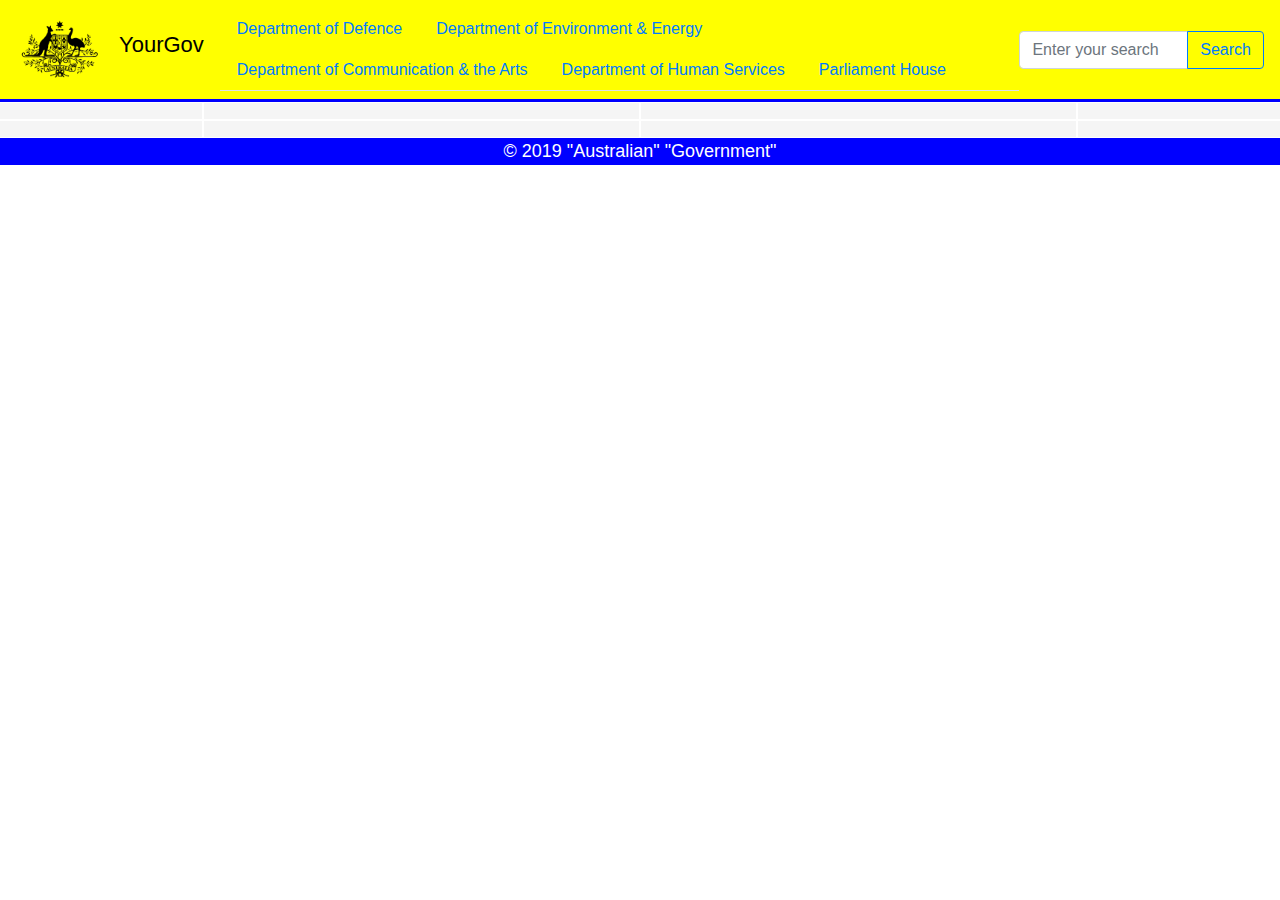
==== index.html @ 600d3d68 "added footer and fixed layout" ====
<!DOCTYPE html>
<html lang="en">
<head>
    <meta charset="UTF-8">
    <title>Title</title>
    <link rel="stylesheet" href="css/bootstrap.css">
    <link rel="stylesheet" href="css/yourgov.css">
    <script src="js/bootstrap.js"></script>

    <script src="https://code.jquery.com/jquery-3.2.1.slim.min.js" integrity="sha384-KJ3o2DKtIkvYIK3UENzmM7KCkRr/rE9/Qpg6aAZGJwFDMVNA/GpGFF93hXpG5KkN" crossorigin="anonymous"></script>
    <script src="https://cdnjs.cloudflare.com/ajax/libs/popper.js/1.12.9/umd/popper.min.js" integrity="sha384-ApNbgh9B+Y1QKtv3Rn7W3mgPxhU9K/ScQsAP7hUibX39j7fakFPskvXusvfa0b4Q" crossorigin="anonymous"></script>
    <script src="https://maxcdn.bootstrapcdn.com/bootstrap/4.0.0/js/bootstrap.min.js" integrity="sha384-JZR6Spejh4U02d8jOt6vLEHfe/JQGiRRSQQxSfFWpi1MquVdAyjUar5+76PVCmYl" crossorigin="anonymous"></script>
</head>
<body>
<nav class="navbar navbar-expand-sm navbar-light bg-faded navbar navbar-expand-sm navbar-dark navigation" style="background: yellow;">
    <button class="navbar-toggler" type="button" data-toggle="collapse" data-target="#nav-content" aria-controls="nav-content" aria-expanded="false" aria-label="Toggle navigation">
        <span class="navbar-toggler-icon"></span>
    </button>

    <!-- Brand -->
    <a class="navbar-brand" href="index.html"><img src="Images/logo.png"height="60" width="87"/></a>
    <a class="navbar-brand" href="index.html"><h2 style="color: black; font-size: 22px">YourGov</h2></a>

    <!-- Links -->
    <div class="collapse navbar-collapse" id="nav-content">
        <ul class="nav nav-tabs">
            <li class="nav-item">
                <a class="nav-link" href="Defence.html">Department of Defence</a>
            </li>
            <li class="nav-item">
                <a class="nav-link" href="Environment.html">Department of Environment & Energy</a>
            </li>
            <li class="nav-item">
                <a class="nav-link" href="Communication.html">Department of Communication & the Arts</a>
            </li>
            <li class="nav-item">
                <a class="nav-link" href="Human.html">Department of Human Services</a>
            </li>
            <li class="nav-item">
                <a class="nav-link" href="Parliament.html">Parliament House</a>
            </li>
        </ul>
    </div>

    <div class="input-group mb-3" style="padding-top: 16px; width: 380px">
        <input type="text" class="form-control" placeholder="Enter your search" aria-label="Search term" aria-describedby="basic-addon">
        <div class="input-group-append">
            <button type="button" class="btn btn-outline-primary">Search</button>
        </div>
    </div>
</nav>

<div class="bs-example">
    <!-- Bootstrap Grid -->
    <div class="row">
        <div class="col-md-2"></div>
        <div class="col-md-4"></div>
        <div class="col-md-4"></div>
        <div class="col-md-2"></div>
    </div>
    <div class="row">
        <div class="col-md-2"></div>
        <div class="col-md-4"></div>
        <div class="col-md-4"></div>
        <div class="col-md-2"></div>
    </div>
</div>

<footer style="background-color: blue">
    <p style="font-size: 18px; font-family: Arial; color: white; text-align: center">© 2019 "Australian" "Government"</p>
</footer>
</body>
</html>
---- css/yourgov.css ----
.navigation {
    border-bottom: 3px solid blue;
}

.navigation2 {
    border-bottom: 3px solid yellow;
}

.bs-example  div[class^="col"] {
    border: 1px solid white;
    background: #f5f5f5;
    text-align: center;
    padding-top: 8px;
    padding-bottom: 8px;
}

.search-bar {
    width
}
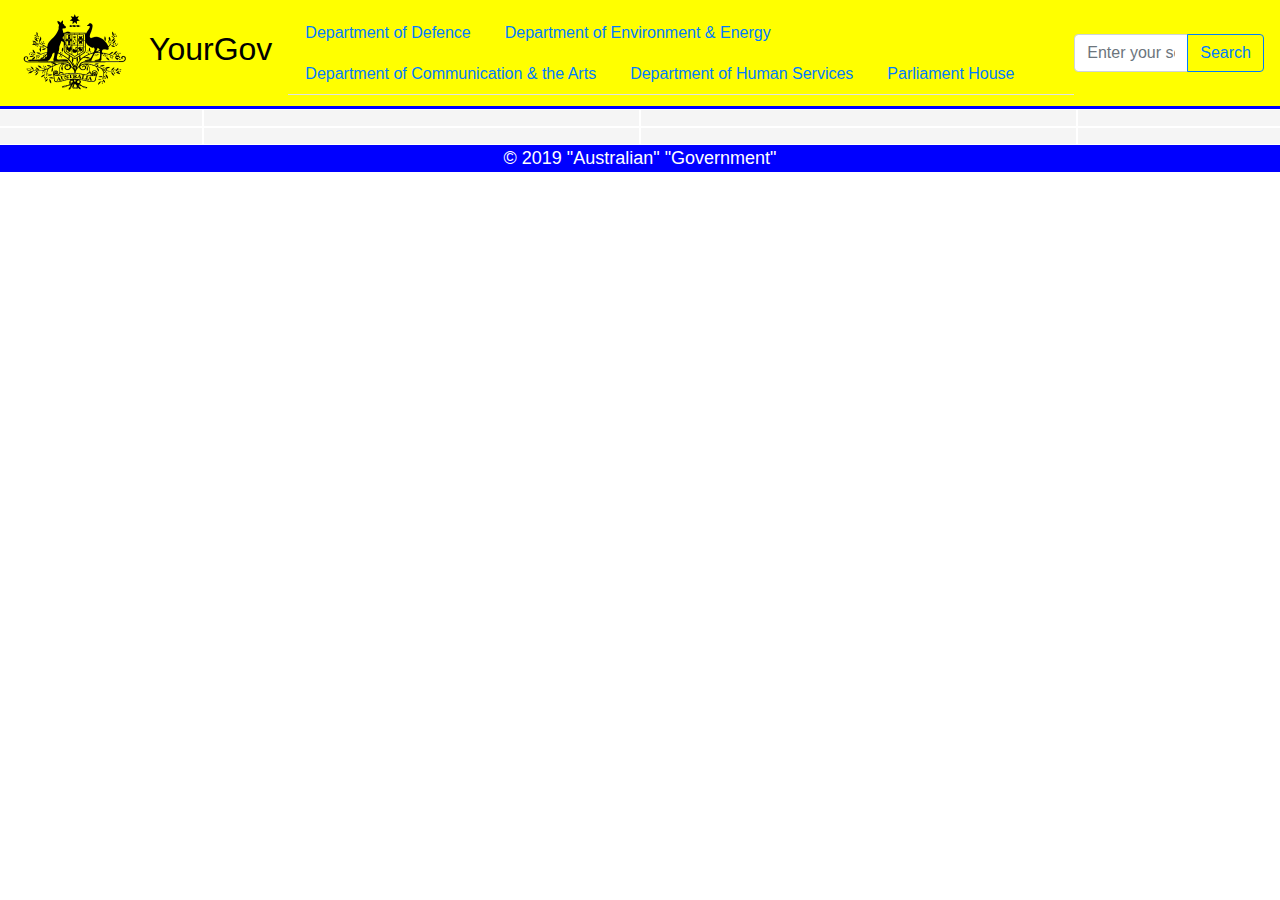
==== commit 15cae1bb: "init" ====
--- a/index.html
+++ b/index.html
@@ -7,9 +7,9 @@
     <link rel="stylesheet" href="css/yourgov.css">
     <script src="js/bootstrap.js"></script>
 
-    <script src="https://code.jquery.com/jquery-3.2.1.slim.min.js" integrity="sha384-KJ3o2DKtIkvYIK3UENzmM7KCkRr/rE9/Qpg6aAZGJwFDMVNA/GpGFF93hXpG5KkN" crossorigin="anonymous"></script>
-    <script src="https://cdnjs.cloudflare.com/ajax/libs/popper.js/1.12.9/umd/popper.min.js" integrity="sha384-ApNbgh9B+Y1QKtv3Rn7W3mgPxhU9K/ScQsAP7hUibX39j7fakFPskvXusvfa0b4Q" crossorigin="anonymous"></script>
-    <script src="https://maxcdn.bootstrapcdn.com/bootstrap/4.0.0/js/bootstrap.min.js" integrity="sha384-JZR6Spejh4U02d8jOt6vLEHfe/JQGiRRSQQxSfFWpi1MquVdAyjUar5+76PVCmYl" crossorigin="anonymous"></script>
+    <script src="https://code.jquery.com/jquery-3.3.1.slim.min.js" integrity="sha384-q8i/X+965DzO0rT7abK41JStQIAqVgRVzpbzo5smXKp4YfRvH+8abtTE1Pi6jizo" crossorigin="anonymous"></script>
+    <script src="https://cdnjs.cloudflare.com/ajax/libs/popper.js/1.14.3/umd/popper.min.js" integrity="sha384-ZMP7rVo3mIykV+2+9J3UJ46jBk0WLaUAdn689aCwoqbBJiSnjAK/l8WvCWPIPm49" crossorigin="anonymous"></script>
+    <script src="https://stackpath.bootstrapcdn.com/bootstrap/4.1.3/js/bootstrap.min.js" integrity="sha384-ChfqqxuZUCnJSK3+MXmPNIyE6ZbWh2IMqE241rYiqJxyMiZ6OW/JmZQ5stwEULTy" crossorigin="anonymous"></script>
 </head>
 <body>
 <nav class="navbar navbar-expand-sm navbar-light bg-faded navbar navbar-expand-sm navbar-dark navigation" style="background: yellow;">
@@ -18,8 +18,8 @@
     </button>
 
     <!-- Brand -->
-    <a class="navbar-brand" href="index.html"><img src="Images/logo.png"height="60" width="87"/></a>
-    <a class="navbar-brand" href="index.html"><h2 style="color: black; font-size: 22px">YourGov</h2></a>
+    <a class="navbar-brand" href="index.html"><img src="Images/logo.png"height="80" width="117"/></a>
+    <a class="navbar-brand" href="index.html"><h2 style="color: black;">YourGov</h2></a>
 
     <!-- Links -->
     <div class="collapse navbar-collapse" id="nav-content">
@@ -42,7 +42,7 @@
         </ul>
     </div>
 
-    <div class="input-group mb-3" style="padding-top: 16px; width: 380px">
+    <div class="input-group mb-3" style="padding-top: 16px; width: 300px">
         <input type="text" class="form-control" placeholder="Enter your search" aria-label="Search term" aria-describedby="basic-addon">
         <div class="input-group-append">
             <button type="button" class="btn btn-outline-primary">Search</button>
--- a/css/yourgov.css
+++ b/css/yourgov.css
@@ -14,6 +14,3 @@
     padding-bottom: 8px;
 }
 
-.search-bar {
-    width
-}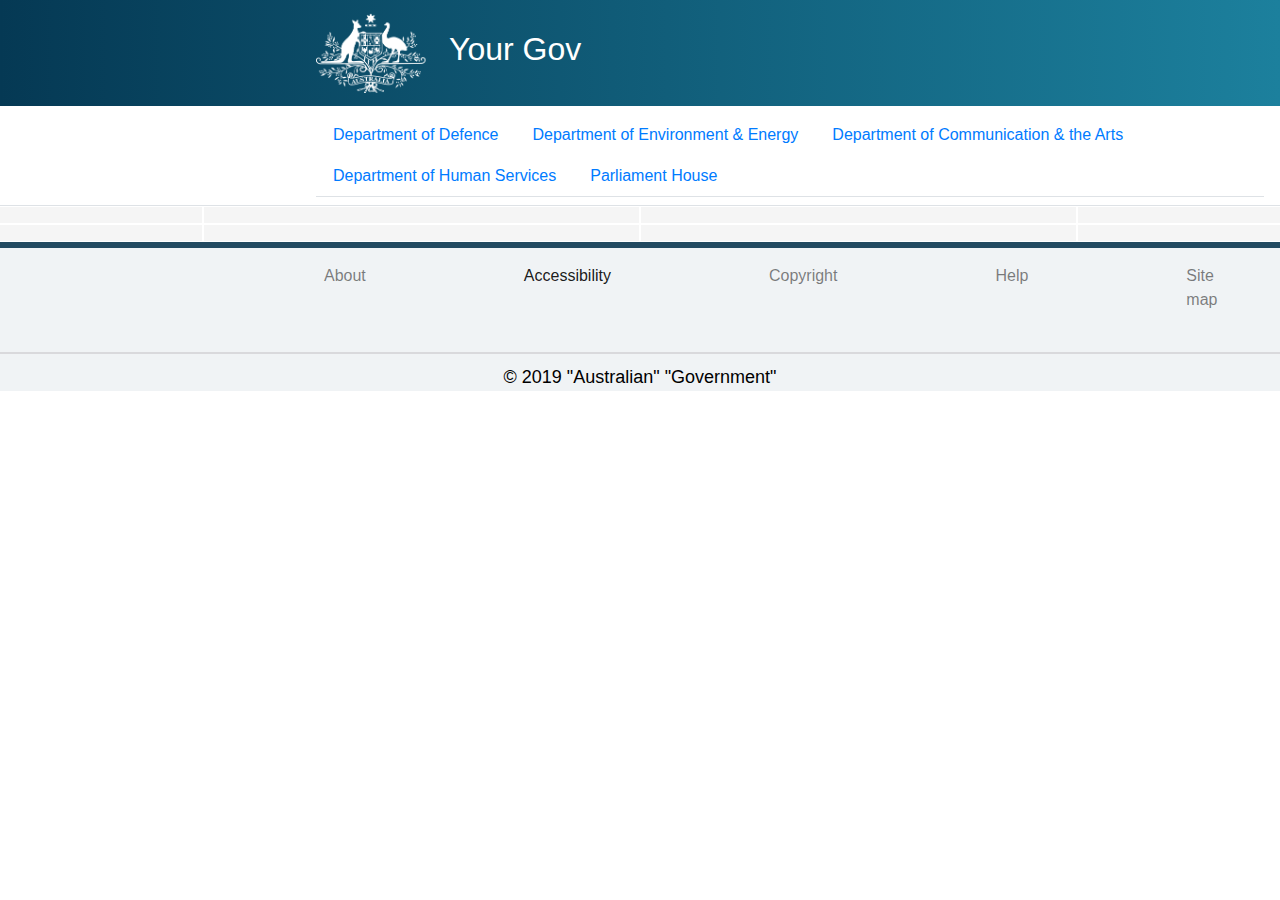
==== commit 3840f560: "oh yeah yeah yeah yeah yeah yeah yeah yeah yeah" ====
--- a/index.html
+++ b/index.html
@@ -12,17 +12,28 @@
     <script src="https://stackpath.bootstrapcdn.com/bootstrap/4.1.3/js/bootstrap.min.js" integrity="sha384-ChfqqxuZUCnJSK3+MXmPNIyE6ZbWh2IMqE241rYiqJxyMiZ6OW/JmZQ5stwEULTy" crossorigin="anonymous"></script>
 </head>
 <body>
-<nav class="navbar navbar-expand-sm navbar-light bg-faded navbar navbar-expand-sm navbar-dark navigation" style="background: yellow;">
+
+<nav class="navbar navbar-expand-sm navbar-light bg-faded navbar navbar-expand-sm navbar-dark" style="background-image: linear-gradient(to right, #053954, #1c809d)">
+
+    <a class="navbar-brand" href="index.html" style="padding-left: 300px"><img src="Images/logo2.png"height="80" width="117"/></a>
+    <a class="navbar-brand" href="index.html"><h2 style="color: white">Your Gov</h2></a>
+
+    <div style="padding-left: 700px">
+        <div class="input-group mb-3" style="padding-top: 16px; width: 300px">
+            <input type="text" class="form-control" placeholder="Enter your search" aria-label="Search term" aria-describedby="basic-addon">
+            <div class="input-group-append">
+                <button type="button" class="btn btn-outline-warning" style="color: white">Search</button>
+            </div>
+        </div>
+    </div>
+</nav>
+
+<nav class="navbar navbar-expand-sm nav-tabs navbar-light bg-faded navbar navbar-expand-sm navbar-dark navigation2" style="background: white;">
     <button class="navbar-toggler" type="button" data-toggle="collapse" data-target="#nav-content" aria-controls="nav-content" aria-expanded="false" aria-label="Toggle navigation">
         <span class="navbar-toggler-icon"></span>
     </button>
 
-    <!-- Brand -->
-    <a class="navbar-brand" href="index.html"><img src="Images/logo.png"height="80" width="117"/></a>
-    <a class="navbar-brand" href="index.html"><h2 style="color: black;">YourGov</h2></a>
-
-    <!-- Links -->
-    <div class="collapse navbar-collapse" id="nav-content">
+    <div class="collapse navbar-collapse" id="nav-content" style="padding-left: 300px">
         <ul class="nav nav-tabs">
             <li class="nav-item">
                 <a class="nav-link" href="Defence.html">Department of Defence</a>
@@ -40,13 +51,6 @@
                 <a class="nav-link" href="Parliament.html">Parliament House</a>
             </li>
         </ul>
-    </div>
-
-    <div class="input-group mb-3" style="padding-top: 16px; width: 300px">
-        <input type="text" class="form-control" placeholder="Enter your search" aria-label="Search term" aria-describedby="basic-addon">
-        <div class="input-group-append">
-            <button type="button" class="btn btn-outline-primary">Search</button>
-        </div>
     </div>
 </nav>
 
@@ -66,8 +70,38 @@
     </div>
 </div>
 
-<footer style="background-color: blue">
-    <p style="font-size: 18px; font-family: Arial; color: white; text-align: center">© 2019 "Australian" "Government"</p>
-</footer>
+<div style="background-color: #f0f3f5; border-top: 6px solid #224a61">
+    <nav class="navbar navbar-expand-sm navbar-light bg-faded">
+        <button class="navbar-toggler" type="button" data-toggle="collapse" data-target="#nav-content" aria-controls="nav-content" aria-expanded="false" aria-label="Toggle navigation">
+            <span class="navbar-toggler-icon"></span>
+        </button>
+
+        <div class="collapse navbar-collapse" id="nav-content" style="padding-left: 300px">
+            <ul class="navbar-nav">
+                <li class="nav-item">
+                    <a class="nav-link" href="#">About</a>
+                </li>
+                <li class="nav-item active">
+                    <a class="nav-link" href="#" style="padding-left: 150px">Accessibility</a>
+                </li>
+                <li class="nav-item">
+                    <a class="nav-link" href="#" style="padding-left: 150px">Copyright</a>
+                </li>
+                <li class="nav-item">
+                    <a class="nav-link" href="#" style="padding-left: 150px">Help</a>
+                </li>
+                <li class="nav-item">
+                    <a class="nav-link" href="#" style="padding-left: 150px">Site map</a>
+                </li>
+                <li class="nav-item">
+                    <a class="nav-link" href="#" style="padding-left: 150px">Terms of use</a>
+                </li>
+            </ul>
+    </nav>
+
+    <footer style="border-top: 2px solid #d9d9dc">
+        <p style="font-size: 18px; font-family: Arial; color: black; text-align: center; padding-top: 10px">© 2019 "Australian" "Government"</p>
+    </footer>
+</div>
 </body>
 </html>--- a/css/yourgov.css
+++ b/css/yourgov.css
@@ -1,11 +1,3 @@
-.navigation {
-    border-bottom: 3px solid blue;
-}
-
-.navigation2 {
-    border-bottom: 3px solid yellow;
-}
-
 .bs-example  div[class^="col"] {
     border: 1px solid white;
     background: #f5f5f5;
@@ -14,3 +6,12 @@
     padding-bottom: 8px;
 }
 
+.navColour {
+    color: white;
+}
+
+.logoBackground {
+    background-color: red;
+    background-image: linear-gradient(to right, red , yellow);
+}
+
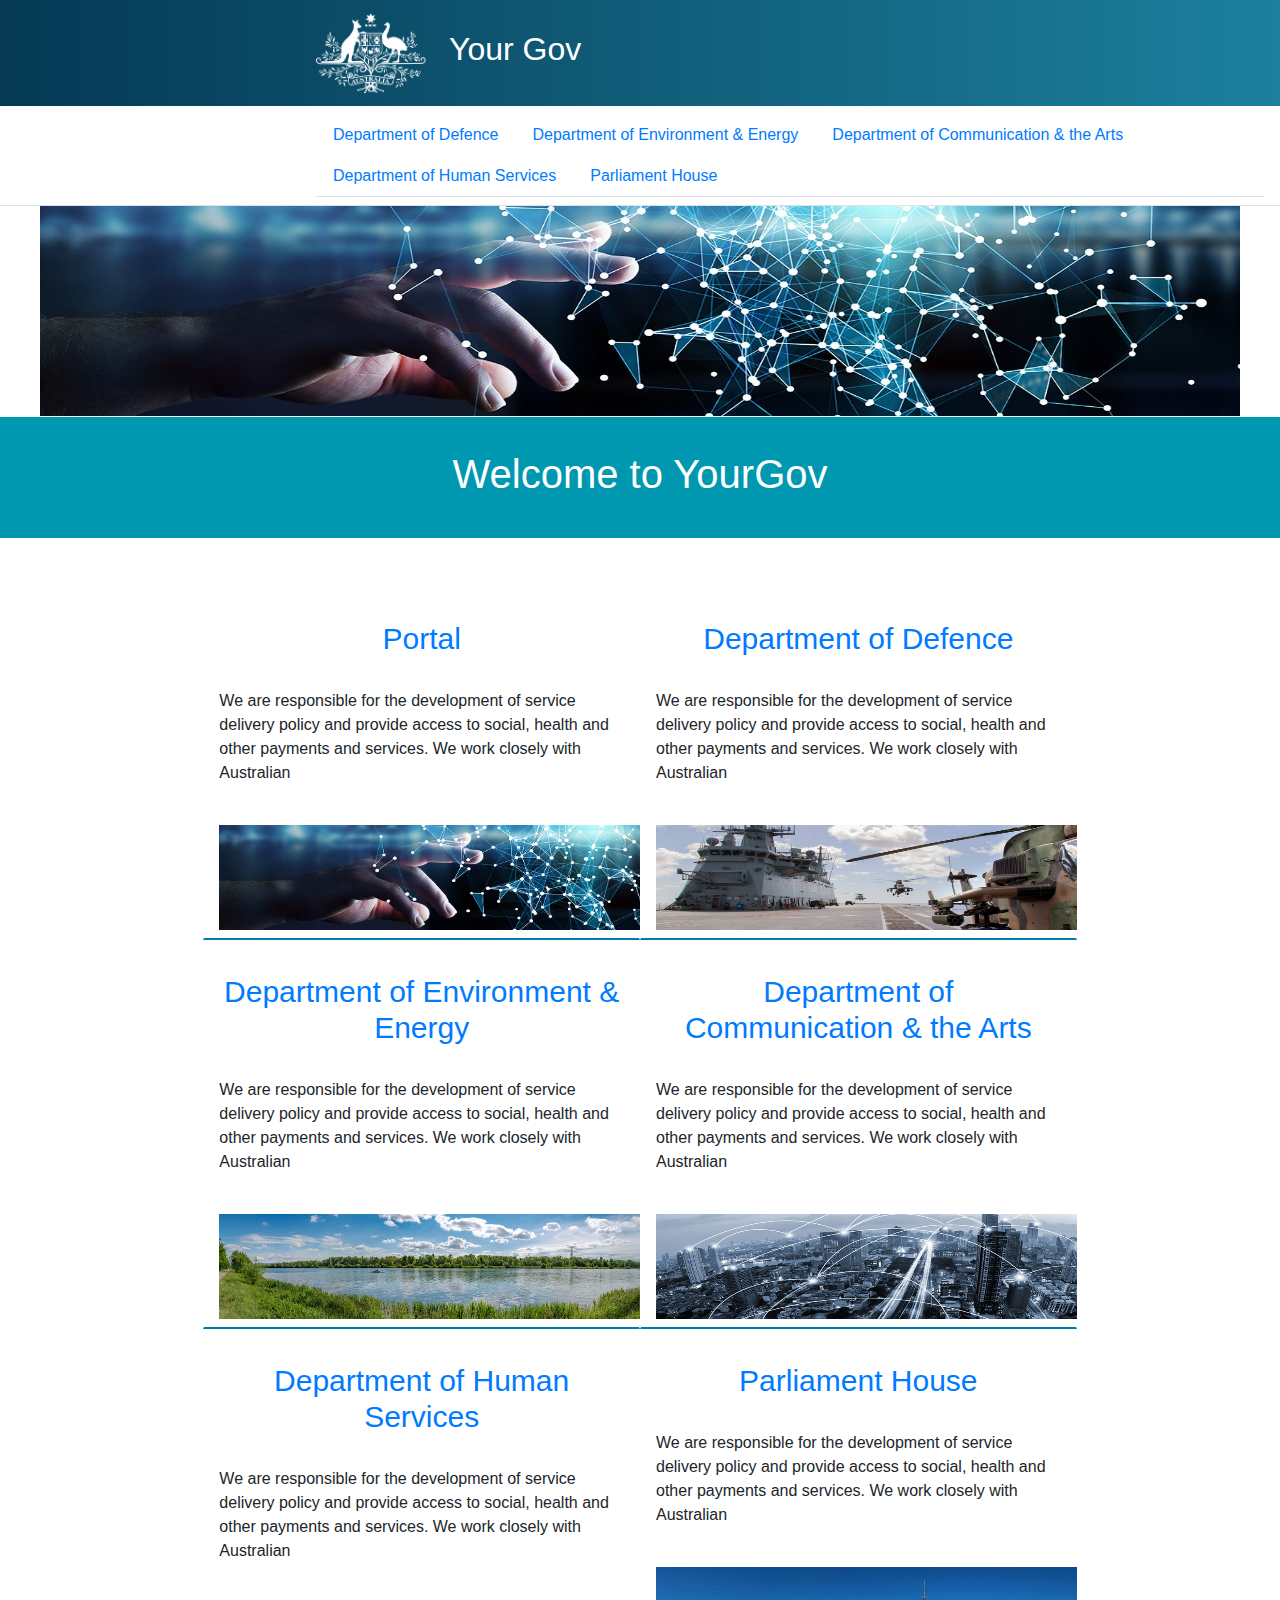
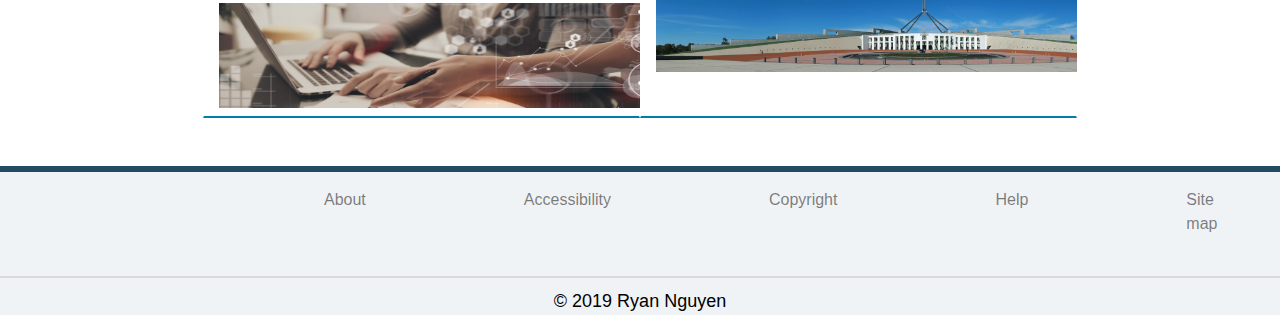
==== commit ae6bd865: "oh yeah yeah yeah yeah yeah yeah yeah yeah yeah yeah yeah" ====
--- a/index.html
+++ b/index.html
@@ -54,20 +54,87 @@
     </div>
 </nav>
 
+<div class="row">
+    <div class="col-md-12" style="background-color: white; text-align: center">
+        <img src="myImage/Portal.jpg" height="210" width="1200"/>
+    </div>
+</div>
+
 <div class="bs-example">
-    <!-- Bootstrap Grid -->
     <div class="row">
-        <div class="col-md-2"></div>
-        <div class="col-md-4"></div>
-        <div class="col-md-4"></div>
-        <div class="col-md-2"></div>
+        <div class="col-md-12" style="background-color: #0098b0">
+            <h1 style="text-align: center; padding-top: 25px; color: white;">Welcome to YourGov</h1><br>
+        </div>
+    </div><br><br>
+
+    <div class="row">
+        <div class="col-md-2" style="background-color: white"></div>
+        <div class="col-4" style="background-color: white; border-bottom: 2px solid #007dab">
+            <h1 style="text-align: center; font-size: 30px; padding-top: 25px; color: #007dab">
+                <a href="index.html">Portal</a></h1><br>
+            <p style="text-align: left">
+                We are responsible for the development of service delivery policy and provide access
+                to social, health and other payments and services. We work closely with Australian
+            </p><br>
+            <img src="myImage/Portal.jpg" height="105" width="530"/>
+        </div>
+        <div class="col-4" style="background-color: white; border-bottom: 2px solid #007dab">
+            <h1 style="text-align: center; font-size: 30px; padding-top: 25px; color: #007dab">
+                <a href="Defence.html">Department of Defence</a></h1><br>
+            <p style="text-align: left">
+                We are responsible for the development of service delivery policy and provide access
+                to social, health and other payments and services. We work closely with Australian
+            </p><br>
+            <img src="myImage/Defence.jpg" height="105" width="530"/>
+        </div>
+        <div class="col-md-2" style="background-color: white"></div>
     </div>
+
     <div class="row">
-        <div class="col-md-2"></div>
-        <div class="col-md-4"></div>
-        <div class="col-md-4"></div>
-        <div class="col-md-2"></div>
+        <div class="col-md-2" style="background-color: white"></div>
+        <div class="col-4" style="background-color: white; border-bottom: 2px solid #007dab">
+            <h1 style="text-align: center; font-size: 30px; padding-top: 25px; color: #007dab">
+                <a href="Environment.html">Department of Environment & Energy</a></h1><br>
+            <p style="text-align: left">
+                We are responsible for the development of service delivery policy and provide access
+                to social, health and other payments and services. We work closely with Australian
+            </p><br>
+            <img src="myImage/Environment.jpg" height="105" width="530"/>
+        </div>
+        <div class="col-4" style="background-color: white; border-bottom: 2px solid #007dab">
+            <h1 style="text-align: center; font-size: 30px; padding-top: 25px; color: #007dab">
+                <a href="Communication.html">Department of Communication & the Arts</a></h1><br>
+            <p style="text-align: left">
+                We are responsible for the development of service delivery policy and provide access
+                to social, health and other payments and services. We work closely with Australian
+            </p><br>
+            <img src="myImage/Communication.jpg" height="105" width="530"/>
+        </div>
+        <div class="col-md-2" style="background-color: white"></div>
     </div>
+
+    <div class="row">
+        <div class="col-md-2" style="background-color: white"></div>
+        <div class="col-4" style="background-color: white; border-bottom: 2px solid #007dab">
+            <h1 style="text-align: center; font-size: 30px; padding-top: 25px; color: #007dab">
+                <a href="Human.html">Department of Human Services</a></h1><br>
+            <p style="text-align: left">
+                We are responsible for the development of service delivery policy and provide access
+                to social, health and other payments and services. We work closely with Australian
+            </p><br>
+            <img src="myImage/Human.jpg" height="105" width="530"/>
+        </div>
+        <div class="col-4" style="background-color: white; border-bottom: 2px solid #007dab">
+            <h1 style="text-align: center; font-size: 30px; padding-top: 25px; color: #007dab">
+                <a href="Parliament.html">Parliament House</a></h1><br>
+            <p style="text-align: left">
+                We are responsible for the development of service delivery policy and provide access
+                to social, health and other payments and services. We work closely with Australian
+            </p><br>
+            <img src="myImage/Parliament.jpg" height="105" width="530"/>
+        </div>
+        <div class="col-md-2" style="background-color: white"></div>
+    </div><br><br>
 </div>
 
 <div style="background-color: #f0f3f5; border-top: 6px solid #224a61">
@@ -81,7 +148,7 @@
                 <li class="nav-item">
                     <a class="nav-link" href="#">About</a>
                 </li>
-                <li class="nav-item active">
+                <li class="nav-item">
                     <a class="nav-link" href="#" style="padding-left: 150px">Accessibility</a>
                 </li>
                 <li class="nav-item">
@@ -97,10 +164,11 @@
                     <a class="nav-link" href="#" style="padding-left: 150px">Terms of use</a>
                 </li>
             </ul>
+        </div>
     </nav>
 
     <footer style="border-top: 2px solid #d9d9dc">
-        <p style="font-size: 18px; font-family: Arial; color: black; text-align: center; padding-top: 10px">© 2019 "Australian" "Government"</p>
+        <p style="font-size: 18px; font-family: Arial; color: black; text-align: center; padding-top: 10px">© 2019 Ryan Nguyen</p>
     </footer>
 </div>
 </body>
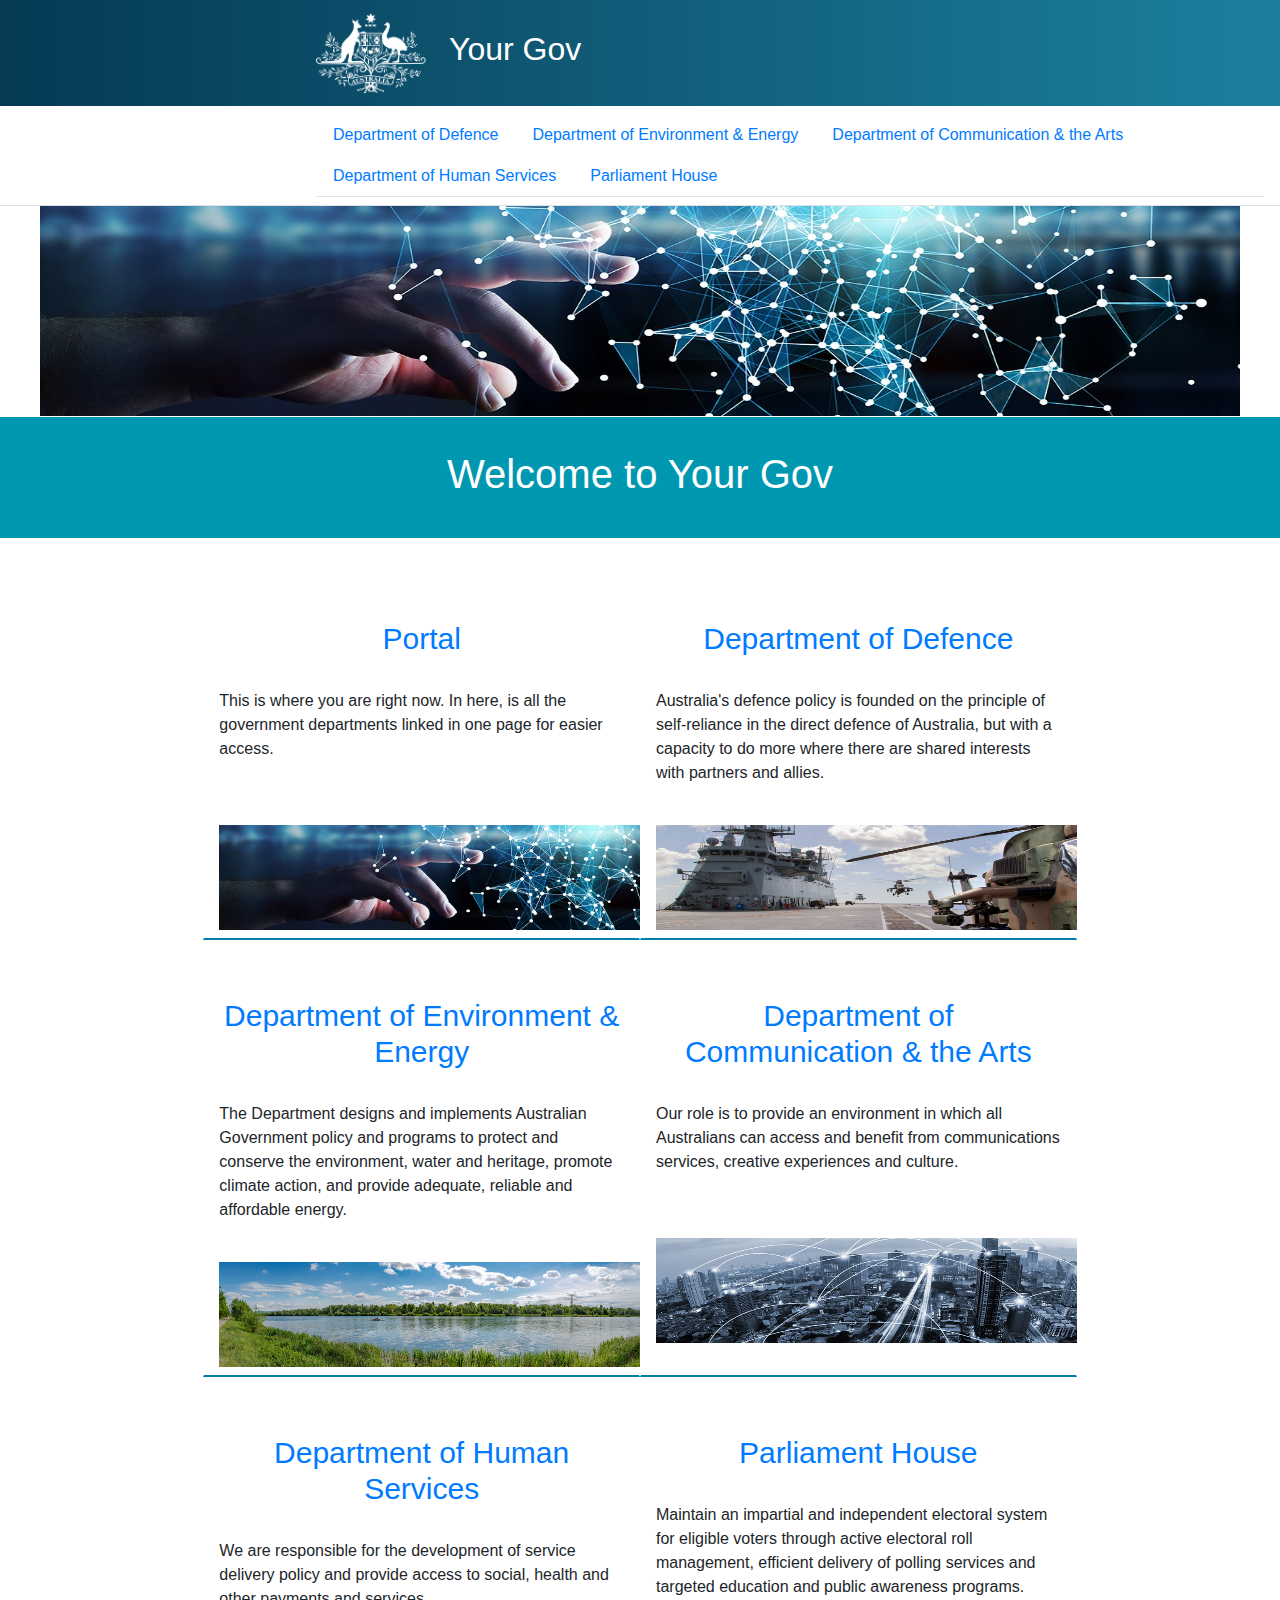
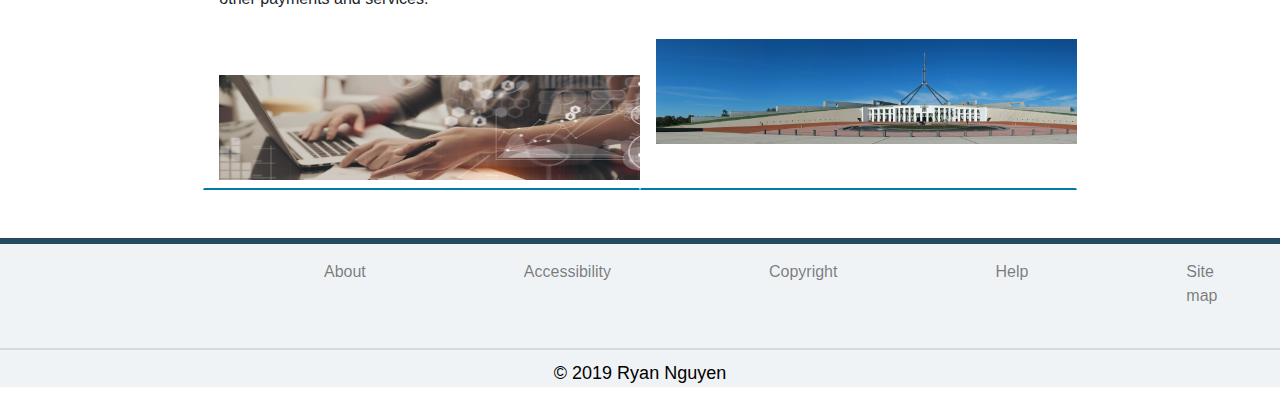
==== commit 2ca67a5f: "oh yeah yeah yeah yeah yeah yeah yeah yeah yeah yeah yeah yeah" ====
--- a/index.html
+++ b/index.html
@@ -63,7 +63,7 @@
 <div class="bs-example">
     <div class="row">
         <div class="col-md-12" style="background-color: #0098b0">
-            <h1 style="text-align: center; padding-top: 25px; color: white;">Welcome to YourGov</h1><br>
+            <h1 style="text-align: center; padding-top: 25px; color: white;">Welcome to Your Gov</h1><br>
         </div>
     </div><br><br>
 
@@ -73,22 +73,22 @@
             <h1 style="text-align: center; font-size: 30px; padding-top: 25px; color: #007dab">
                 <a href="index.html">Portal</a></h1><br>
             <p style="text-align: left">
-                We are responsible for the development of service delivery policy and provide access
-                to social, health and other payments and services. We work closely with Australian
-            </p><br>
+                This is where you are right now. In here, is all the government departments linked in one page for easier access.
+            </p><br><br>
             <img src="myImage/Portal.jpg" height="105" width="530"/>
         </div>
         <div class="col-4" style="background-color: white; border-bottom: 2px solid #007dab">
             <h1 style="text-align: center; font-size: 30px; padding-top: 25px; color: #007dab">
                 <a href="Defence.html">Department of Defence</a></h1><br>
             <p style="text-align: left">
-                We are responsible for the development of service delivery policy and provide access
-                to social, health and other payments and services. We work closely with Australian
+                Australia's defence policy is founded on the principle of self-reliance in the direct
+                defence of Australia, but with a capacity to do more where there are shared interests
+                with partners and allies.
             </p><br>
             <img src="myImage/Defence.jpg" height="105" width="530"/>
         </div>
         <div class="col-md-2" style="background-color: white"></div>
-    </div>
+    </div><br>
 
     <div class="row">
         <div class="col-md-2" style="background-color: white"></div>
@@ -96,8 +96,9 @@
             <h1 style="text-align: center; font-size: 30px; padding-top: 25px; color: #007dab">
                 <a href="Environment.html">Department of Environment & Energy</a></h1><br>
             <p style="text-align: left">
-                We are responsible for the development of service delivery policy and provide access
-                to social, health and other payments and services. We work closely with Australian
+                The Department designs and implements Australian Government policy and programs to protect
+                and conserve the environment, water and heritage, promote climate action, and provide
+                adequate, reliable and affordable energy.
             </p><br>
             <img src="myImage/Environment.jpg" height="105" width="530"/>
         </div>
@@ -105,13 +106,13 @@
             <h1 style="text-align: center; font-size: 30px; padding-top: 25px; color: #007dab">
                 <a href="Communication.html">Department of Communication & the Arts</a></h1><br>
             <p style="text-align: left">
-                We are responsible for the development of service delivery policy and provide access
-                to social, health and other payments and services. We work closely with Australian
-            </p><br>
+                Our role is to provide an environment in which all Australians can access and benefit from
+                communications services, creative experiences and culture.
+            </p><br><br>
             <img src="myImage/Communication.jpg" height="105" width="530"/>
         </div>
         <div class="col-md-2" style="background-color: white"></div>
-    </div>
+    </div><br>
 
     <div class="row">
         <div class="col-md-2" style="background-color: white"></div>
@@ -119,17 +120,18 @@
             <h1 style="text-align: center; font-size: 30px; padding-top: 25px; color: #007dab">
                 <a href="Human.html">Department of Human Services</a></h1><br>
             <p style="text-align: left">
-                We are responsible for the development of service delivery policy and provide access
-                to social, health and other payments and services. We work closely with Australian
-            </p><br>
+                We are responsible for the development of service delivery policy and provide access to social,
+                health and other payments and services.
+            </p><br><br>
             <img src="myImage/Human.jpg" height="105" width="530"/>
         </div>
         <div class="col-4" style="background-color: white; border-bottom: 2px solid #007dab">
             <h1 style="text-align: center; font-size: 30px; padding-top: 25px; color: #007dab">
                 <a href="Parliament.html">Parliament House</a></h1><br>
             <p style="text-align: left">
-                We are responsible for the development of service delivery policy and provide access
-                to social, health and other payments and services. We work closely with Australian
+                Maintain an impartial and independent electoral system for eligible voters through active electoral
+                roll management, efficient delivery of polling services and targeted education and public awareness
+                programs.
             </p><br>
             <img src="myImage/Parliament.jpg" height="105" width="530"/>
         </div>
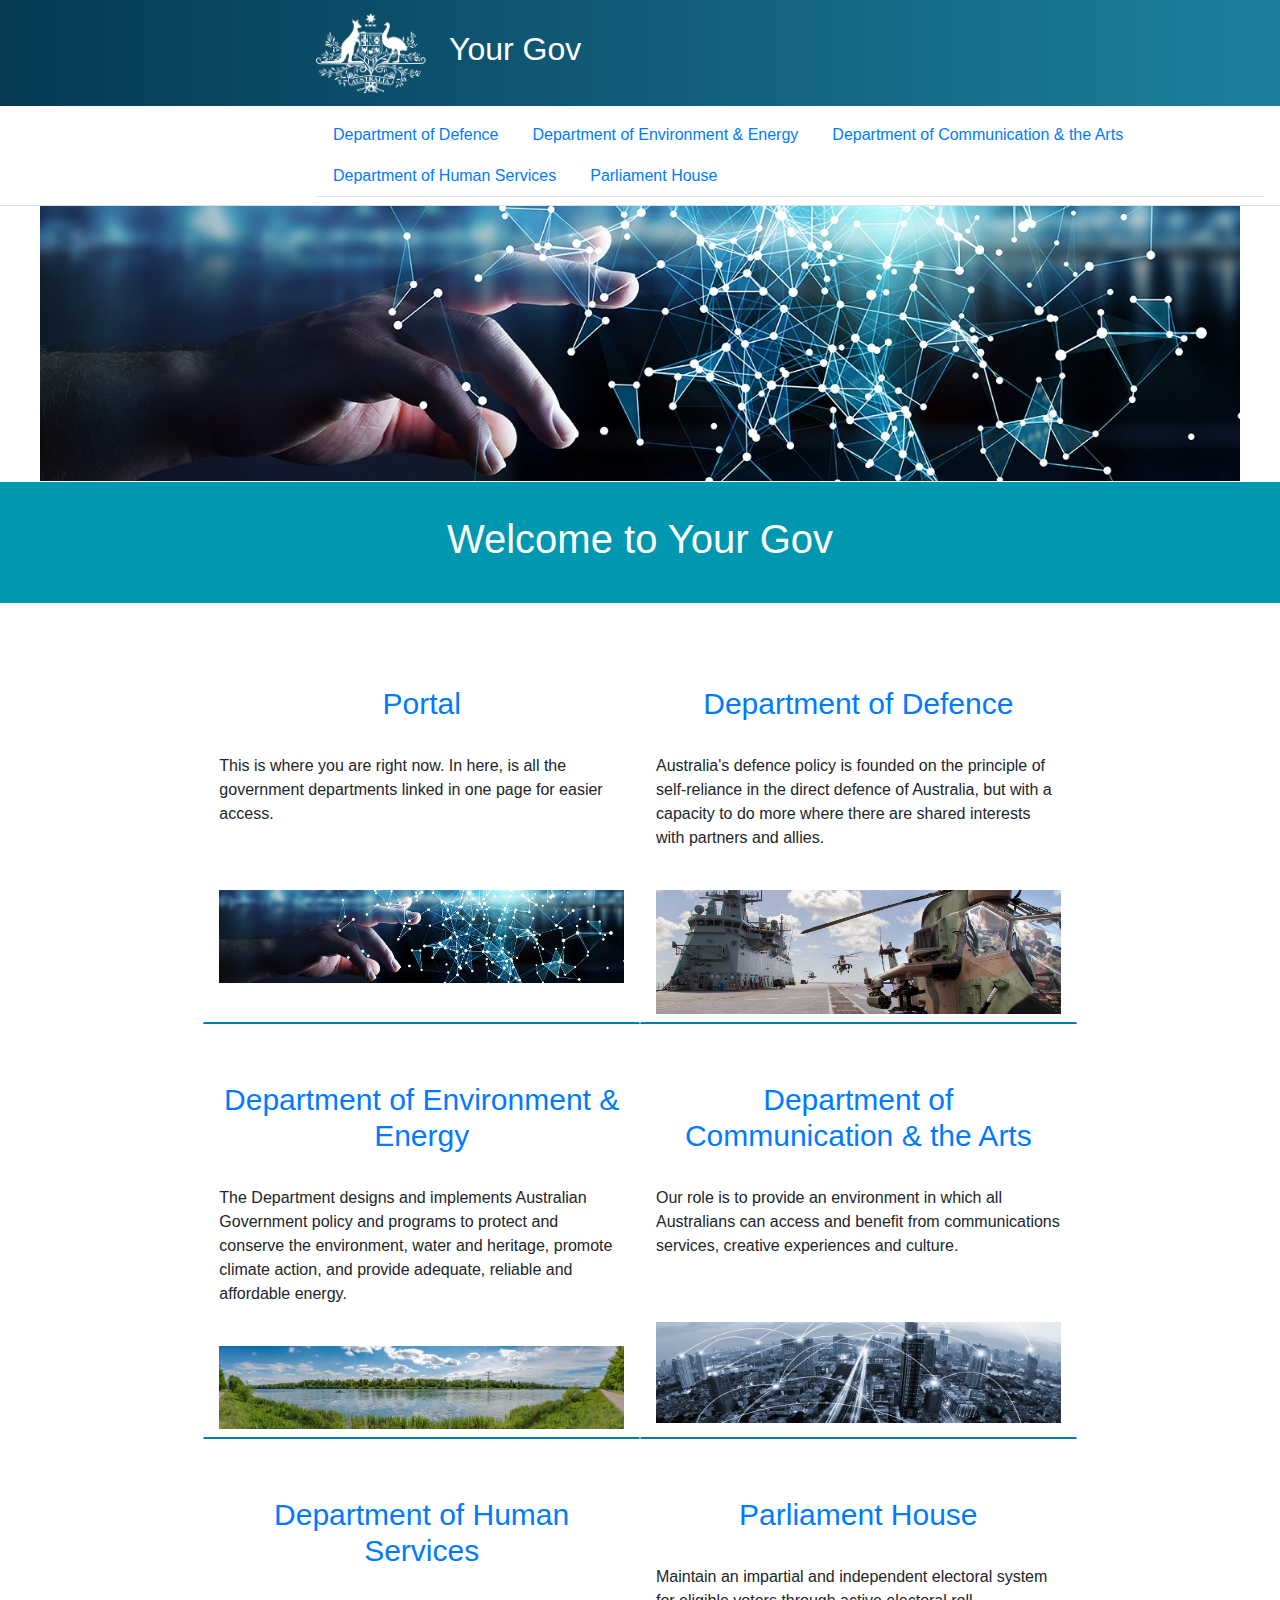
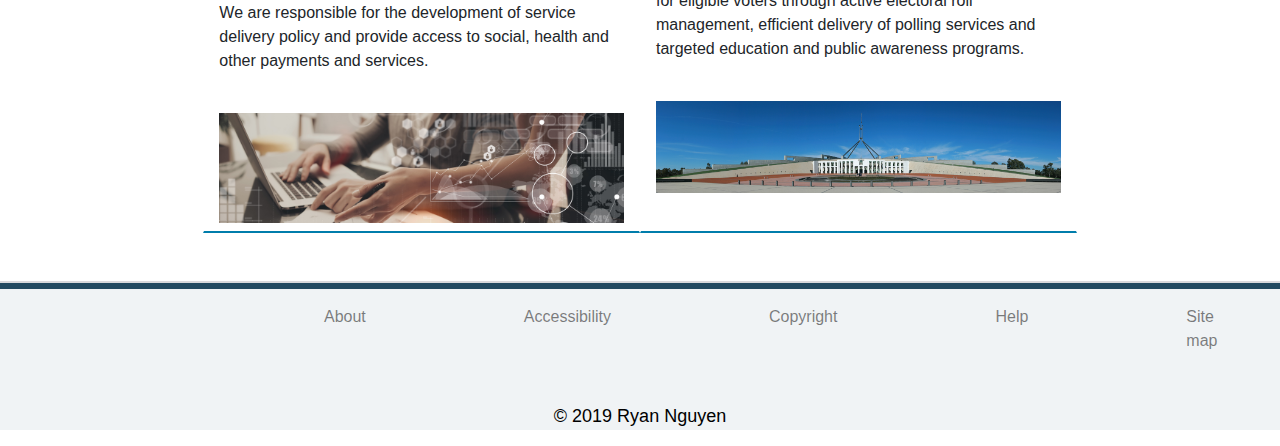
==== commit 27b6ab42: "oh yeah yeah yeah yeah yeah yeah yeah yeah yeah yeah yeah yeah yeah yeah yeah yeah" ====
--- a/index.html
+++ b/index.html
@@ -2,7 +2,8 @@
 <html lang="en">
 <head>
     <meta charset="UTF-8">
-    <title>Title</title>
+    <link rel='icon' href="myImage/logo.png" height="75" width="75"/>
+    <title>YourGov</title>
     <link rel="stylesheet" href="css/bootstrap.css">
     <link rel="stylesheet" href="css/yourgov.css">
     <script src="js/bootstrap.js"></script>
@@ -13,19 +14,15 @@
 </head>
 <body>
 
-<nav class="navbar navbar-expand-sm navbar-light bg-faded navbar navbar-expand-sm navbar-dark" style="background-image: linear-gradient(to right, #053954, #1c809d)">
+<nav class="navbar navbar-expand-sm navbar-light bg-faded" style="background-image: linear-gradient(to right, #053954, #1c809d)">
 
-    <a class="navbar-brand" href="index.html" style="padding-left: 300px"><img src="Images/logo2.png"height="80" width="117"/></a>
+    <a class="navbar-brand" href="index.html" style="padding-left: 300px"><img src="myImage/logo2.png" height="80" width="117"/></a>
     <a class="navbar-brand" href="index.html"><h2 style="color: white">Your Gov</h2></a>
 
-    <div style="padding-left: 700px">
-        <div class="input-group mb-3" style="padding-top: 16px; width: 300px">
-            <input type="text" class="form-control" placeholder="Enter your search" aria-label="Search term" aria-describedby="basic-addon">
-            <div class="input-group-append">
-                <button type="button" class="btn btn-outline-warning" style="color: white">Search</button>
-            </div>
-        </div>
-    </div>
+    <form class="form-inline" role="search" style="padding-left: 700px">
+        <input type="text" class="form-control" placeholder="Enter your search" aria-label="Search term" aria-describedby="basic-addon">
+        <button type="button" class="btn btn-outline-warning" style="color: white">Search</button>
+    </form>
 </nav>
 
 <nav class="navbar navbar-expand-sm nav-tabs navbar-light bg-faded navbar navbar-expand-sm navbar-dark navigation2" style="background: white;">
@@ -56,7 +53,7 @@
 
 <div class="row">
     <div class="col-md-12" style="background-color: white; text-align: center">
-        <img src="myImage/Portal.jpg" height="210" width="1200"/>
+        <img src="myImage/Portal.jpg" class="img-fluid" height="210" width="1200"/>
     </div>
 </div>
 
@@ -75,7 +72,7 @@
             <p style="text-align: left">
                 This is where you are right now. In here, is all the government departments linked in one page for easier access.
             </p><br><br>
-            <img src="myImage/Portal.jpg" height="105" width="530"/>
+            <img src="myImage/Portal.jpg" class="img-fluid" height="105" width="530"/>
         </div>
         <div class="col-4" style="background-color: white; border-bottom: 2px solid #007dab">
             <h1 style="text-align: center; font-size: 30px; padding-top: 25px; color: #007dab">
@@ -85,7 +82,7 @@
                 defence of Australia, but with a capacity to do more where there are shared interests
                 with partners and allies.
             </p><br>
-            <img src="myImage/Defence.jpg" height="105" width="530"/>
+            <img src="myImage/Defence.jpg" class="img-fluid" height="105" width="530"/>
         </div>
         <div class="col-md-2" style="background-color: white"></div>
     </div><br>
@@ -100,7 +97,7 @@
                 and conserve the environment, water and heritage, promote climate action, and provide
                 adequate, reliable and affordable energy.
             </p><br>
-            <img src="myImage/Environment.jpg" height="105" width="530"/>
+            <img src="myImage/Environment.jpg" class="img-fluid" height="105" width="530"/>
         </div>
         <div class="col-4" style="background-color: white; border-bottom: 2px solid #007dab">
             <h1 style="text-align: center; font-size: 30px; padding-top: 25px; color: #007dab">
@@ -109,7 +106,7 @@
                 Our role is to provide an environment in which all Australians can access and benefit from
                 communications services, creative experiences and culture.
             </p><br><br>
-            <img src="myImage/Communication.jpg" height="105" width="530"/>
+            <img src="myImage/Communication.jpg" class="img-fluid" height="105" width="530"/>
         </div>
         <div class="col-md-2" style="background-color: white"></div>
     </div><br>
@@ -122,8 +119,8 @@
             <p style="text-align: left">
                 We are responsible for the development of service delivery policy and provide access to social,
                 health and other payments and services.
-            </p><br><br>
-            <img src="myImage/Human.jpg" height="105" width="530"/>
+            </p><br>
+            <img src="myImage/Human.jpg" class="img-fluid" height="105" width="530"/>
         </div>
         <div class="col-4" style="background-color: white; border-bottom: 2px solid #007dab">
             <h1 style="text-align: center; font-size: 30px; padding-top: 25px; color: #007dab">
@@ -133,45 +130,44 @@
                 roll management, efficient delivery of polling services and targeted education and public awareness
                 programs.
             </p><br>
-            <img src="myImage/Parliament.jpg" height="105" width="530"/>
+            <img src="myImage/Parliament.jpg" class="img-fluid" height="105" width="530"/>
         </div>
         <div class="col-md-2" style="background-color: white"></div>
     </div><br><br>
 </div>
 
-<div style="background-color: #f0f3f5; border-top: 6px solid #224a61">
-    <nav class="navbar navbar-expand-sm navbar-light bg-faded">
-        <button class="navbar-toggler" type="button" data-toggle="collapse" data-target="#nav-content" aria-controls="nav-content" aria-expanded="false" aria-label="Toggle navigation">
-            <span class="navbar-toggler-icon"></span>
-        </button>
+<footer style="border-top: 2px solid #d9d9dc">
+    <div style="background-color: #f0f3f5; border-top: 6px solid #224a61">
+        <div class="navbar navbar-expand-sm navbar-light bg-faded">
+            <button class="navbar-toggler" type="button" data-toggle="collapse" data-target="#nav-content" aria-controls="nav-content" aria-expanded="false" aria-label="Toggle navigation">
+                <span class="navbar-toggler-icon"></span>
+            </button>
 
-        <div class="collapse navbar-collapse" id="nav-content" style="padding-left: 300px">
-            <ul class="navbar-nav">
-                <li class="nav-item">
-                    <a class="nav-link" href="#">About</a>
-                </li>
-                <li class="nav-item">
-                    <a class="nav-link" href="#" style="padding-left: 150px">Accessibility</a>
-                </li>
-                <li class="nav-item">
-                    <a class="nav-link" href="#" style="padding-left: 150px">Copyright</a>
-                </li>
-                <li class="nav-item">
-                    <a class="nav-link" href="#" style="padding-left: 150px">Help</a>
-                </li>
-                <li class="nav-item">
-                    <a class="nav-link" href="#" style="padding-left: 150px">Site map</a>
-                </li>
-                <li class="nav-item">
-                    <a class="nav-link" href="#" style="padding-left: 150px">Terms of use</a>
-                </li>
-            </ul>
+            <div class="collapse navbar-collapse" id="nav-content" style="padding-left: 300px">
+                <ul class="navbar-nav">
+                    <li class="nav-item">
+                        <a class="nav-link" href="#">About</a>
+                    </li>
+                    <li class="nav-item">
+                        <a class="nav-link" href="#" style="padding-left: 150px">Accessibility</a>
+                    </li>
+                    <li class="nav-item">
+                        <a class="nav-link" href="#" style="padding-left: 150px">Copyright</a>
+                    </li>
+                    <li class="nav-item">
+                        <a class="nav-link" href="#" style="padding-left: 150px">Help</a>
+                    </li>
+                    <li class="nav-item">
+                        <a class="nav-link" href="#" style="padding-left: 150px">Site map</a>
+                    </li>
+                    <li class="nav-item">
+                        <a class="nav-link" href="#" style="padding-left: 150px">Terms of use</a>
+                    </li>
+                </ul>
+            </div>
         </div>
-    </nav>
-
-    <footer style="border-top: 2px solid #d9d9dc">
         <p style="font-size: 18px; font-family: Arial; color: black; text-align: center; padding-top: 10px">© 2019 Ryan Nguyen</p>
-    </footer>
-</div>
+    </div>
+</footer>
 </body>
 </html>